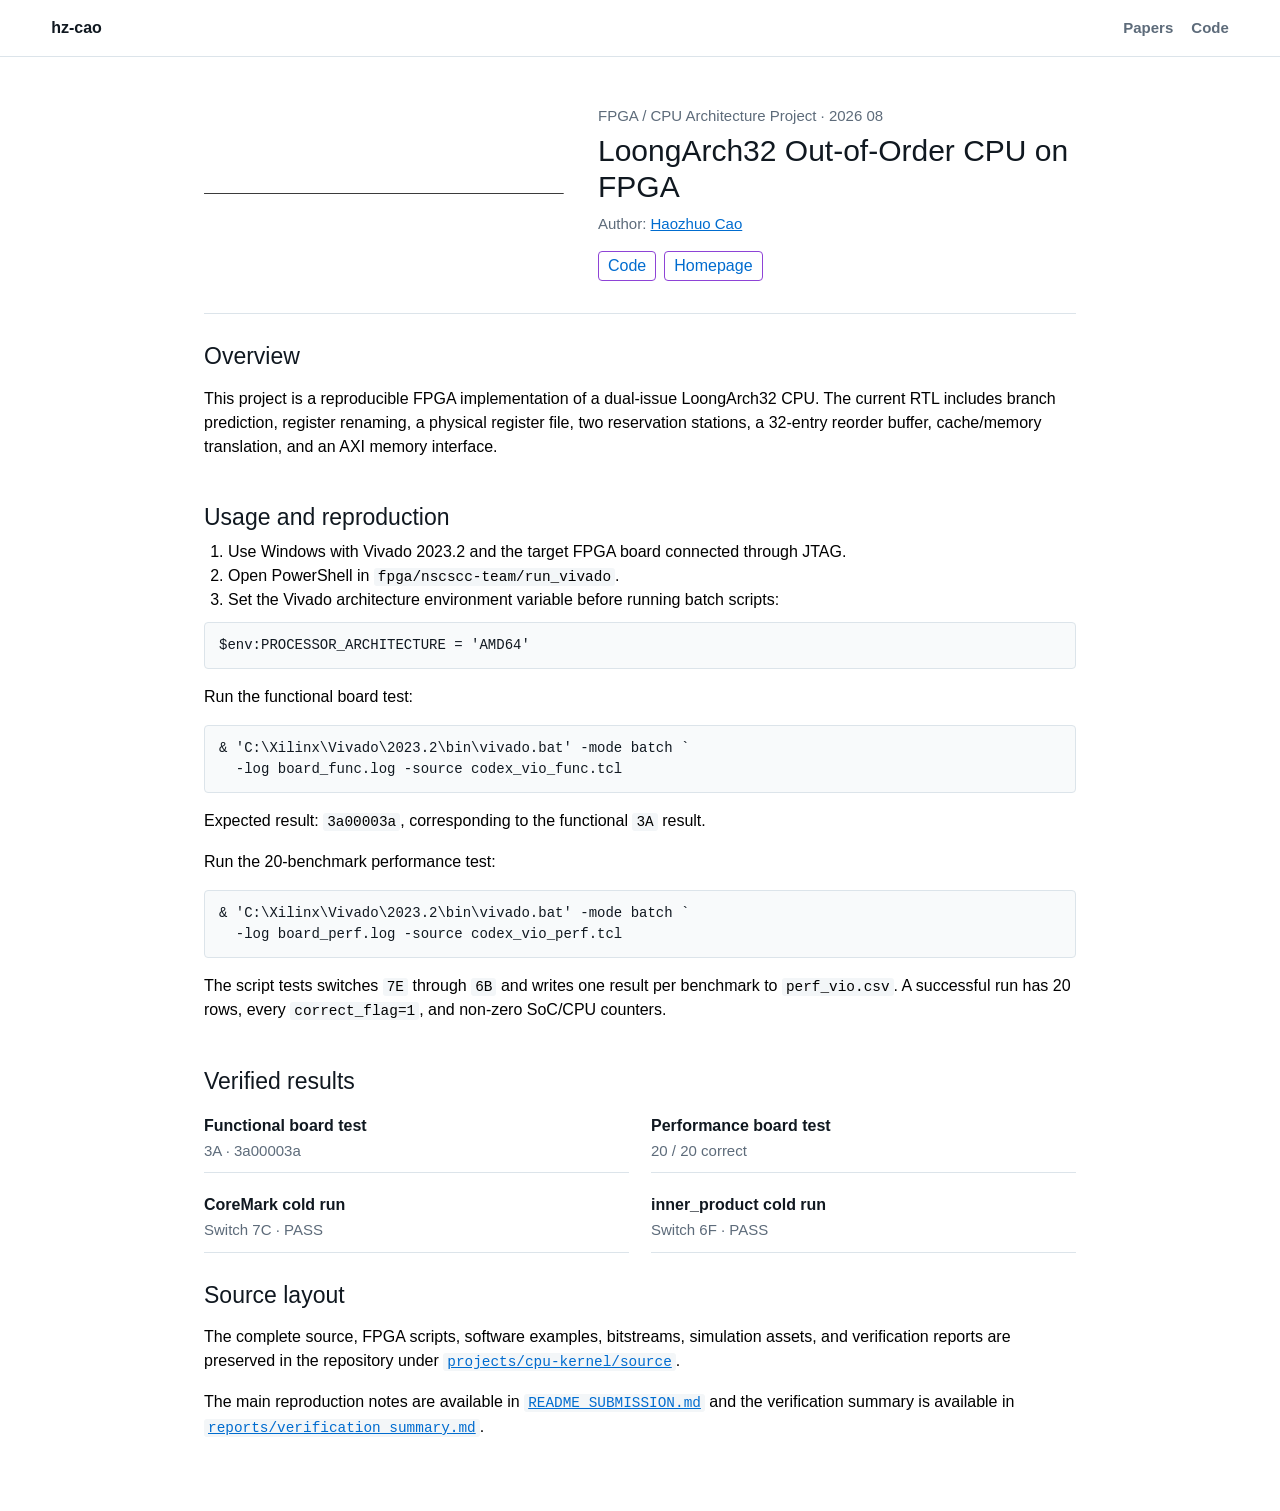
==== projects/cpu-kernel/index.html @ 23875ce7 "Add CPU Kernel FPGA project and update publication page" ====
<!doctype html>
<html lang="en">
  <head>
    <meta charset="utf-8" />
    <meta name="viewport" content="width=device-width, initial-scale=1" />
    <meta
      name="description"
      content="Usage and reproduction notes for Haozhuo Cao's LoongArch32 FPGA CPU project."
    />
    <title>LoongArch32 CPU on FPGA · hz-cao</title>
    <link rel="stylesheet" href="../../styles.css?v=20260804-1" />
  </head>
  <body>
    <header class="site-header">
      <a class="brand" href="../../">hz-cao</a>
      <nav aria-label="Project links">
        <a href="../../#publications">Papers</a>
        <a href="https://github.com/hz-cao/hz-cao.github.io/tree/main/projects/cpu-kernel/source">Code</a>
      </nav>
    </header>

    <main class="project-page">
      <div class="project-hero">
        <img src="../../assets/cpu_kernel.svg" alt="CPU Kernel project cover graphic." />
        <div>
          <p class="project-kicker">FPGA / CPU Architecture Project · 2026 08</p>
          <h1>LoongArch32 Out-of-Order CPU on FPGA</h1>
          <p class="project-author">Author: <a href="https://github.com/hz-cao">Haozhuo Cao</a></p>
          <div class="project-links">
            <a class="project-button" href="https://github.com/hz-cao/hz-cao.github.io/tree/main/projects/cpu-kernel/source">Code</a>
            <a class="project-button" href="../../">Homepage</a>
          </div>
        </div>
      </div>

      <section class="project-section" aria-labelledby="overview-title">
        <h2 id="overview-title">Overview</h2>
        <p>
          This project is a reproducible FPGA implementation of a dual-issue LoongArch32 CPU.
          The current RTL includes branch prediction, register renaming, a physical register file,
          two reservation stations, a 32-entry reorder buffer, cache/memory translation, and an
          AXI memory interface.
        </p>
      </section>

      <section class="project-section" aria-labelledby="usage-title">
        <h2 id="usage-title">Usage and reproduction</h2>
        <ol>
          <li>Use Windows with Vivado 2023.2 and the target FPGA board connected through JTAG.</li>
          <li>Open PowerShell in <code>fpga/nscscc-team/run_vivado</code>.</li>
          <li>Set the Vivado architecture environment variable before running batch scripts:</li>
        </ol>
        <pre><code>$env:PROCESSOR_ARCHITECTURE = 'AMD64'</code></pre>
        <p>Run the functional board test:</p>
        <pre><code>&amp; 'C:\Xilinx\Vivado\2023.2\bin\vivado.bat' -mode batch `
  -log board_func.log -source codex_vio_func.tcl</code></pre>
        <p>Expected result: <code>3a00003a</code>, corresponding to the functional <code>3A</code> result.</p>
        <p>Run the 20-benchmark performance test:</p>
        <pre><code>&amp; 'C:\Xilinx\Vivado\2023.2\bin\vivado.bat' -mode batch `
  -log board_perf.log -source codex_vio_perf.tcl</code></pre>
        <p>
          The script tests switches <code>7E</code> through <code>6B</code> and writes one result per
          benchmark to <code>perf_vio.csv</code>. A successful run has 20 rows, every
          <code>correct_flag=1</code>, and non-zero SoC/CPU counters.
        </p>
      </section>

      <section class="project-section" aria-labelledby="results-title">
        <h2 id="results-title">Verified results</h2>
        <div class="project-grid">
          <div><strong>Functional board test</strong><span>3A · 3a00003a</span></div>
          <div><strong>Performance board test</strong><span>20 / 20 correct</span></div>
          <div><strong>CoreMark cold run</strong><span>Switch 7C · PASS</span></div>
          <div><strong>inner_product cold run</strong><span>Switch 6F · PASS</span></div>
        </div>
      </section>

      <section class="project-section" aria-labelledby="source-title">
        <h2 id="source-title">Source layout</h2>
        <p>
          The complete source, FPGA scripts, software examples, bitstreams, simulation assets,
          and verification reports are preserved in the repository under
          <a href="https://github.com/hz-cao/hz-cao.github.io/tree/main/projects/cpu-kernel/source"><code>projects/cpu-kernel/source</code></a>.
        </p>
        <p>
          The main reproduction notes are available in
          <a href="source/README_SUBMISSION.md"><code>README_SUBMISSION.md</code></a> and the
          verification summary is available in
          <a href="source/reports/verification_summary.md"><code>reports/verification_summary.md</code></a>.
        </p>
      </section>
    </main>
  </body>
</html>
---- styles.css ----
:root {
  color-scheme: light;
  --ink: #101820;
  --muted: #5d6b7a;
  --line: #dce4ea;
  --paper: #ffffff;
  --link: #006ccf;
  --link-border: #8e43d6;
}

* {
  box-sizing: border-box;
}

body {
  margin: 0;
  color: var(--ink);
  background: var(--paper);
  font-family: Arial, Helvetica, sans-serif;
  line-height: 1.5;
}

a {
  color: var(--link);
}

.site-header {
  position: sticky;
  top: 0;
  z-index: 10;
  display: flex;
  align-items: center;
  justify-content: space-between;
  gap: 24px;
  padding: 16px clamp(18px, 4vw, 56px);
  border-bottom: 1px solid var(--line);
  background: rgba(255, 255, 255, 0.94);
  backdrop-filter: blur(12px);
}

.brand {
  color: var(--ink);
  font-weight: 700;
  text-decoration: none;
  letter-spacing: 0;
  white-space: nowrap;
}

nav {
  display: flex;
  gap: 18px;
  color: var(--muted);
  font-size: 15px;
  font-weight: 650;
}

nav a {
  color: inherit;
  text-decoration: none;
}

nav a:hover {
  color: var(--link);
}

main {
  padding: 26px clamp(18px, 5vw, 70px) 56px;
}

.profile,
.section-inner {
  width: min(100%, 1000px);
  margin: 0 auto;
}

.profile {
  display: grid;
  grid-template-columns: 210px minmax(0, 1fr);
  gap: 30px;
  align-items: start;
}

.portrait {
  margin: 0;
}

.portrait img {
  display: block;
  width: 210px;
  aspect-ratio: 4 / 3;
  object-fit: cover;
  object-position: center 20%;
  border: 1px solid var(--line);
  border-radius: 4px;
}

h1,
h2,
h3 {
  margin: 0;
  letter-spacing: 0;
}

h1 {
  margin-top: -5px;
  font-size: 30px;
  font-weight: 500;
  line-height: 1.2;
}

h1 span {
  font-weight: 600;
}

h2 {
  font-size: 26px;
  font-weight: 400;
  line-height: 1.25;
}

.profile-copy p {
  margin: 10px 0 0;
  color: #000000;
  font-size: 16px;
  line-height: 1.5;
}

.profile-copy .contact-info {
  margin-top: 20px;
}

.awards {
  padding-top: 26px;
}

.awards ul {
  margin: 8px 0 0;
  padding-left: 24px;
}

.awards li {
  margin: 3px 0;
  color: #000000;
  font-size: 16px;
  line-height: 1.45;
}

.publications {
  padding-top: 28px;
}

.sr-only {
  position: absolute;
  width: 1px;
  height: 1px;
  padding: 0;
  overflow: hidden;
  clip: rect(0, 0, 0, 0);
  white-space: nowrap;
  border: 0;
}

.publication {
  display: grid;
  grid-template-columns: 160px minmax(0, 1fr);
  gap: 24px;
  align-items: start;
}

.paper-thumb {
  display: block;
  width: 160px;
  aspect-ratio: 16 / 9;
  overflow: hidden;
  border-radius: 4px;
  background: #ffffff;
}

.paper-thumb img {
  display: block;
  width: 100%;
  height: 100%;
  object-fit: contain;
}

.paper-copy {
  padding-top: 3px;
}

.paper-copy h3 {
  color: #101820;
  font-size: 18px;
  font-weight: 600;
  line-height: 1.25;
}

.paper-authors,
.paper-venue,
.paper-summary {
  margin: 3px 0 0;
  color: #000000;
  font-size: 16px;
  line-height: 1.35;
}

.paper-summary {
  max-width: 760px;
  color: var(--muted);
  font-size: 15px;
}

.project-page {
  width: min(100%, 1000px);
  margin: 0 auto;
}

.project-hero {
  display: grid;
  grid-template-columns: minmax(180px, 360px) minmax(0, 1fr);
  gap: 34px;
  align-items: center;
  padding: 22px 0 32px;
  border-bottom: 1px solid var(--line);
}

.project-hero img {
  display: block;
  width: 100%;
  height: 72px;
  object-fit: contain;
}

.project-kicker,
.project-author {
  margin: 0;
  color: var(--muted);
  font-size: 15px;
}

.project-hero h1 {
  margin: 5px 0 8px;
  font-size: 30px;
}

.project-links {
  display: flex;
  flex-wrap: wrap;
  gap: 8px;
  margin-top: 16px;
}

.project-button {
  display: inline-flex;
  align-items: center;
  min-height: 28px;
  padding: 2px 9px;
  border: 1px solid var(--link-border);
  border-radius: 4px;
  color: var(--link);
  text-decoration: none;
}

.project-section {
  padding-top: 28px;
}

.project-section h2 {
  margin-bottom: 8px;
  font-size: 23px;
}

.project-section p,
.project-section li {
  color: #000000;
  font-size: 16px;
}

.project-section ol {
  margin: 8px 0;
  padding-left: 24px;
}

.project-section code {
  padding: 1px 4px;
  border-radius: 3px;
  background: #f3f6f8;
  font-family: Consolas, 'Courier New', monospace;
  font-size: 0.9em;
}

.project-section pre {
  overflow-x: auto;
  margin: 10px 0 14px;
  padding: 12px 14px;
  border: 1px solid var(--line);
  border-radius: 4px;
  background: #f8fafb;
}

.project-section pre code {
  padding: 0;
  background: transparent;
  color: var(--ink);
  font-size: 14px;
}

.project-grid {
  display: grid;
  grid-template-columns: repeat(2, minmax(0, 1fr));
  gap: 10px 22px;
}

.project-grid div {
  display: flex;
  flex-direction: column;
  gap: 2px;
  padding: 10px 0;
  border-bottom: 1px solid var(--line);
}

.project-grid span {
  color: var(--muted);
  font-size: 15px;
}

.paper-authors a {
  text-decoration: none;
}

.paper-authors a:hover {
  text-decoration: underline;
}

.paper-links {
  display: flex;
  flex-wrap: wrap;
  gap: 6px;
  margin-top: 7px;
}

.paper-links a {
  display: inline-flex;
  align-items: center;
  justify-content: center;
  min-height: 24px;
  padding: 1px 6px;
  border: 1px solid var(--link-border);
  border-radius: 4px;
  color: var(--link);
  background: #ffffff;
  font-size: 16px;
  line-height: 1.2;
  text-decoration: none;
}

.paper-links a:hover {
  border-color: var(--link);
  background: #f5f9ff;
}

@media (max-width: 720px) {
  .site-header {
    align-items: center;
    flex-direction: row;
    gap: 12px;
  }

  nav {
    flex-wrap: wrap;
    justify-content: flex-end;
    gap: 12px;
    font-size: 14px;
  }

  .profile {
    grid-template-columns: 1fr;
    gap: 18px;
  }

  .portrait img {
    width: min(100%, 220px);
  }

  .publication {
    grid-template-columns: 1fr;
    gap: 14px;
  }

  .paper-thumb {
    width: min(100%, 220px);
  }

  .project-hero {
    grid-template-columns: 1fr;
    gap: 18px;
  }

  .project-grid {
    grid-template-columns: 1fr;
  }
}
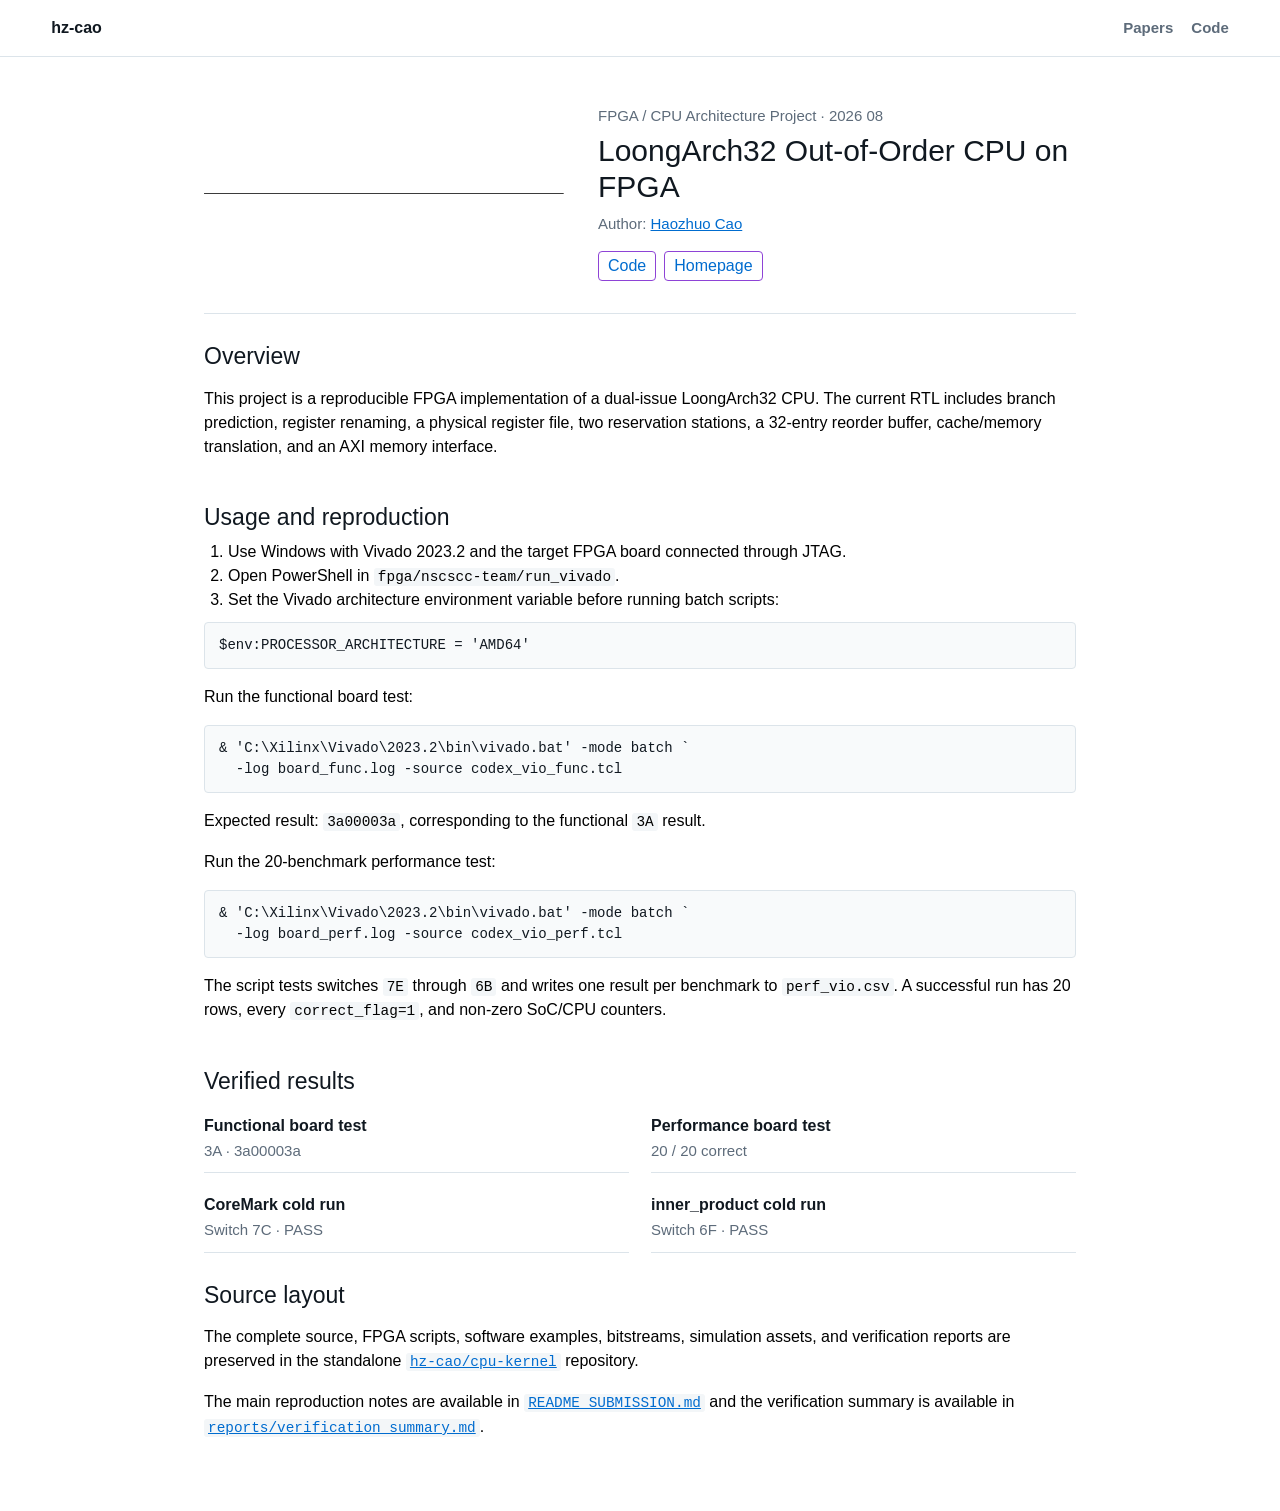
==== commit a4c5ed61: "Link CPU project to standalone repository" ====
--- a/projects/cpu-kernel/index.html
+++ b/projects/cpu-kernel/index.html
@@ -15,7 +15,7 @@
       <a class="brand" href="../../">hz-cao</a>
       <nav aria-label="Project links">
         <a href="../../#publications">Papers</a>
-        <a href="https://github.com/hz-cao/hz-cao.github.io/tree/main/projects/cpu-kernel/source">Code</a>
+        <a href="https://github.com/hz-cao/cpu-kernel">Code</a>
       </nav>
     </header>
 
@@ -27,7 +27,7 @@
           <h1>LoongArch32 Out-of-Order CPU on FPGA</h1>
           <p class="project-author">Author: <a href="https://github.com/hz-cao">Haozhuo Cao</a></p>
           <div class="project-links">
-            <a class="project-button" href="https://github.com/hz-cao/hz-cao.github.io/tree/main/projects/cpu-kernel/source">Code</a>
+            <a class="project-button" href="https://github.com/hz-cao/cpu-kernel">Code</a>
             <a class="project-button" href="../../">Homepage</a>
           </div>
         </div>
@@ -79,8 +79,8 @@
         <h2 id="source-title">Source layout</h2>
         <p>
           The complete source, FPGA scripts, software examples, bitstreams, simulation assets,
-          and verification reports are preserved in the repository under
-          <a href="https://github.com/hz-cao/hz-cao.github.io/tree/main/projects/cpu-kernel/source"><code>projects/cpu-kernel/source</code></a>.
+          and verification reports are preserved in the standalone
+          <a href="https://github.com/hz-cao/cpu-kernel"><code>hz-cao/cpu-kernel</code></a> repository.
         </p>
         <p>
           The main reproduction notes are available in
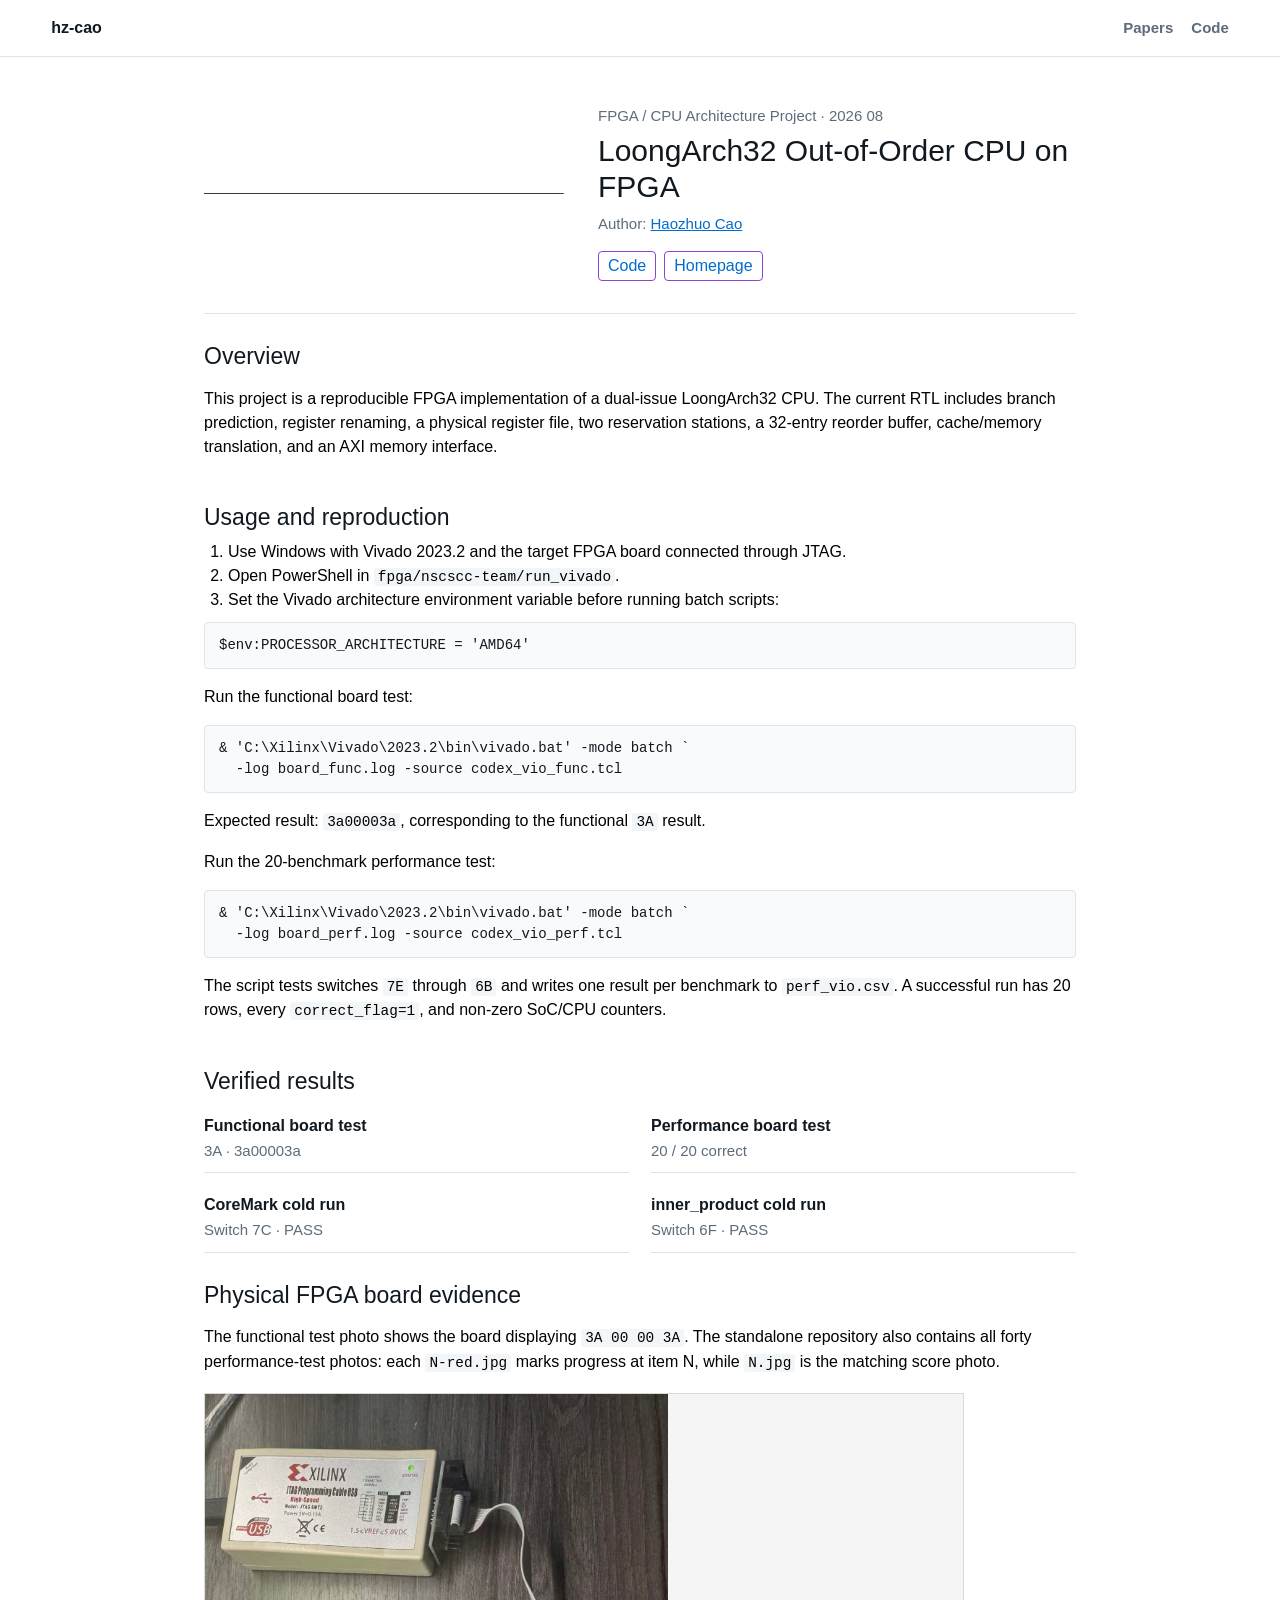
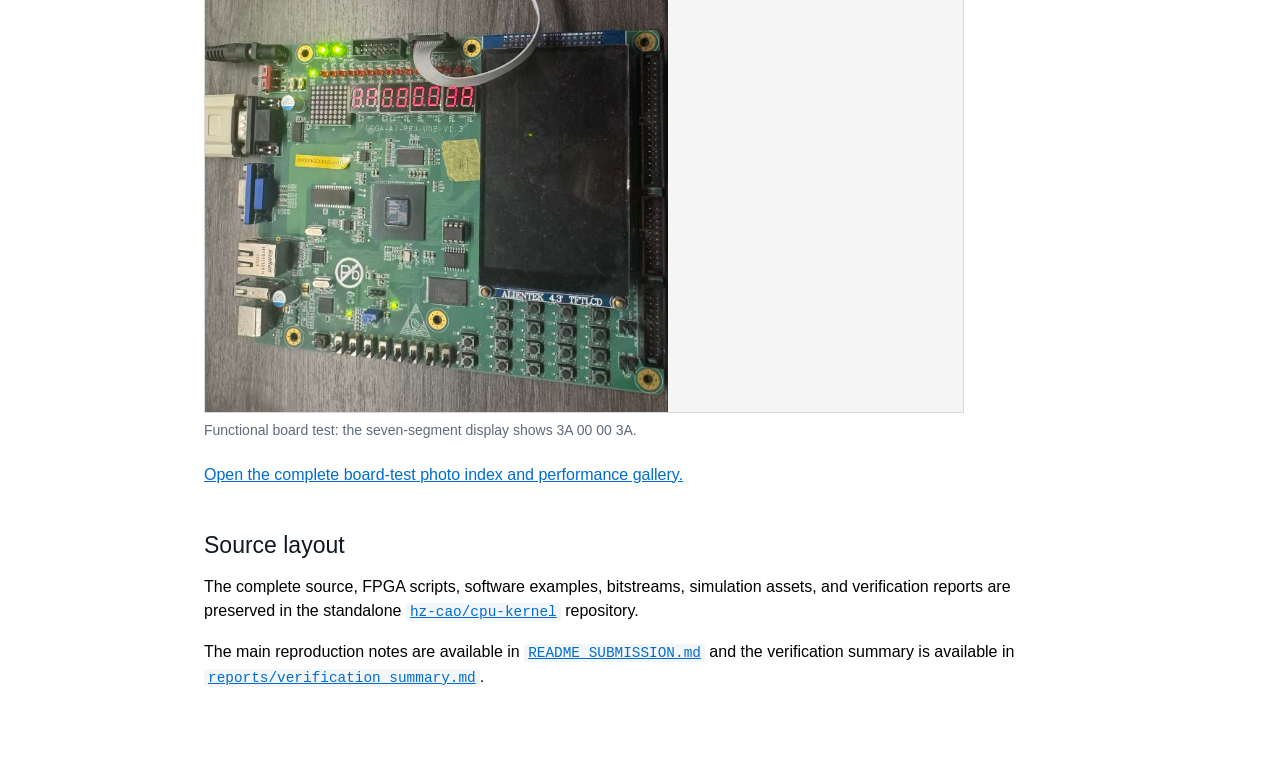
==== commit 9f168493: "Add FPGA board evidence to project page" ====
--- a/projects/cpu-kernel/index.html
+++ b/projects/cpu-kernel/index.html
@@ -8,7 +8,7 @@
       content="Usage and reproduction notes for Haozhuo Cao's LoongArch32 FPGA CPU project."
     />
     <title>LoongArch32 CPU on FPGA · hz-cao</title>
-    <link rel="stylesheet" href="../../styles.css?v=20260804-1" />
+    <link rel="stylesheet" href="../../styles.css?v=20260804-2" />
   </head>
   <body>
     <header class="site-header">
@@ -75,6 +75,24 @@
         </div>
       </section>
 
+      <section class="project-section" aria-labelledby="evidence-title">
+        <h2 id="evidence-title">Physical FPGA board evidence</h2>
+        <p>
+          The functional test photo shows the board displaying <code>3A 00 00 3A</code>.
+          The standalone repository also contains all forty performance-test photos: each
+          <code>N-red.jpg</code> marks progress at item N, while <code>N.jpg</code> is the matching score photo.
+        </p>
+        <figure class="evidence-feature">
+          <a href="evidence/functional/functional-3a.jpg">
+            <img loading="lazy" src="evidence/functional/functional-3a.jpg" alt="FPGA board showing the functional 3A result." />
+          </a>
+          <figcaption>Functional board test: the seven-segment display shows 3A 00 00 3A.</figcaption>
+        </figure>
+        <p>
+          <a href="https://github.com/hz-cao/cpu-kernel/blob/main/evidence/README.md">Open the complete board-test photo index and performance gallery.</a>
+        </p>
+      </section>
+
       <section class="project-section" aria-labelledby="source-title">
         <h2 id="source-title">Source layout</h2>
         <p>
--- a/styles.css
+++ b/styles.css
@@ -321,6 +321,26 @@
 .project-grid span {
   color: var(--muted);
   font-size: 15px;
+}
+
+.evidence-feature {
+  margin: 18px 0 22px;
+}
+
+.evidence-feature img {
+  display: block;
+  width: min(100%, 760px);
+  max-height: 620px;
+  object-fit: contain;
+  object-position: left top;
+  border: 1px solid #d9d9d9;
+  background: #f5f5f5;
+}
+
+.evidence-feature figcaption {
+  color: var(--muted);
+  font-size: 14px;
+  margin-top: 7px;
 }
 
 .paper-authors a {
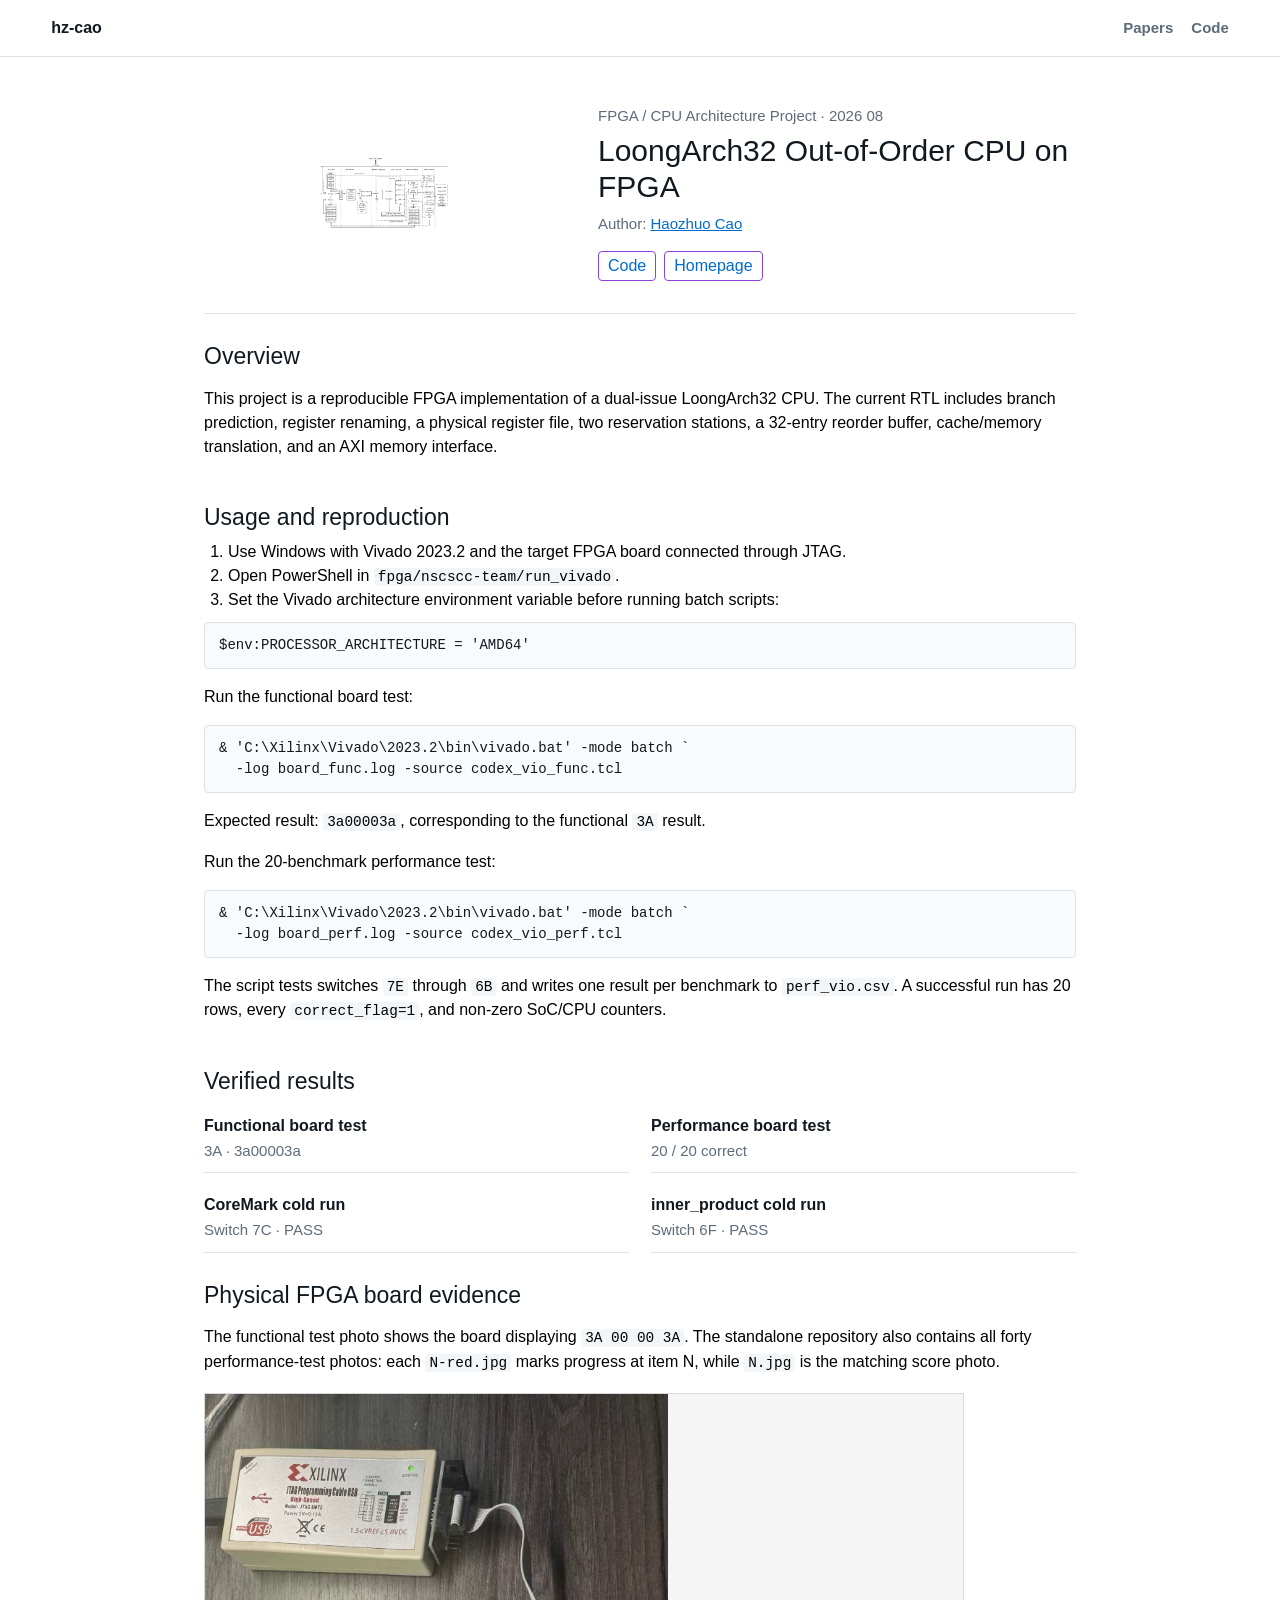
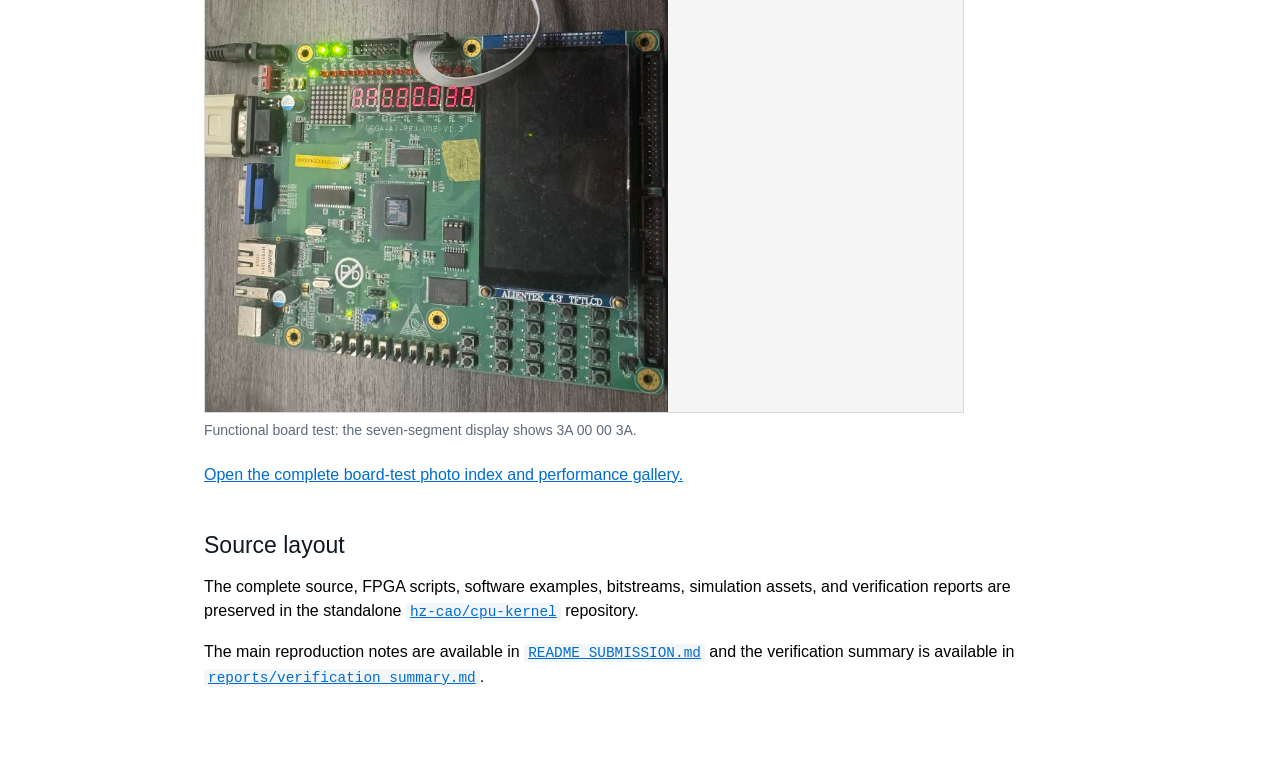
==== commit 6a11d343: "Use PDF architecture cover and show board test photo" ====
--- a/projects/cpu-kernel/index.html
+++ b/projects/cpu-kernel/index.html
@@ -21,7 +21,9 @@
 
     <main class="project-page">
       <div class="project-hero">
-        <img src="../../assets/cpu_kernel.svg" alt="CPU Kernel project cover graphic." />
+        <a href="../../assets/cpu_kernel.pdf" aria-label="Open the CPU architecture cover PDF">
+          <img src="../../assets/cpu_kernel_cover.png" alt="LoongArch32 CPU architecture cover." />
+        </a>
         <div>
           <p class="project-kicker">FPGA / CPU Architecture Project · 2026 08</p>
           <h1>LoongArch32 Out-of-Order CPU on FPGA</h1>
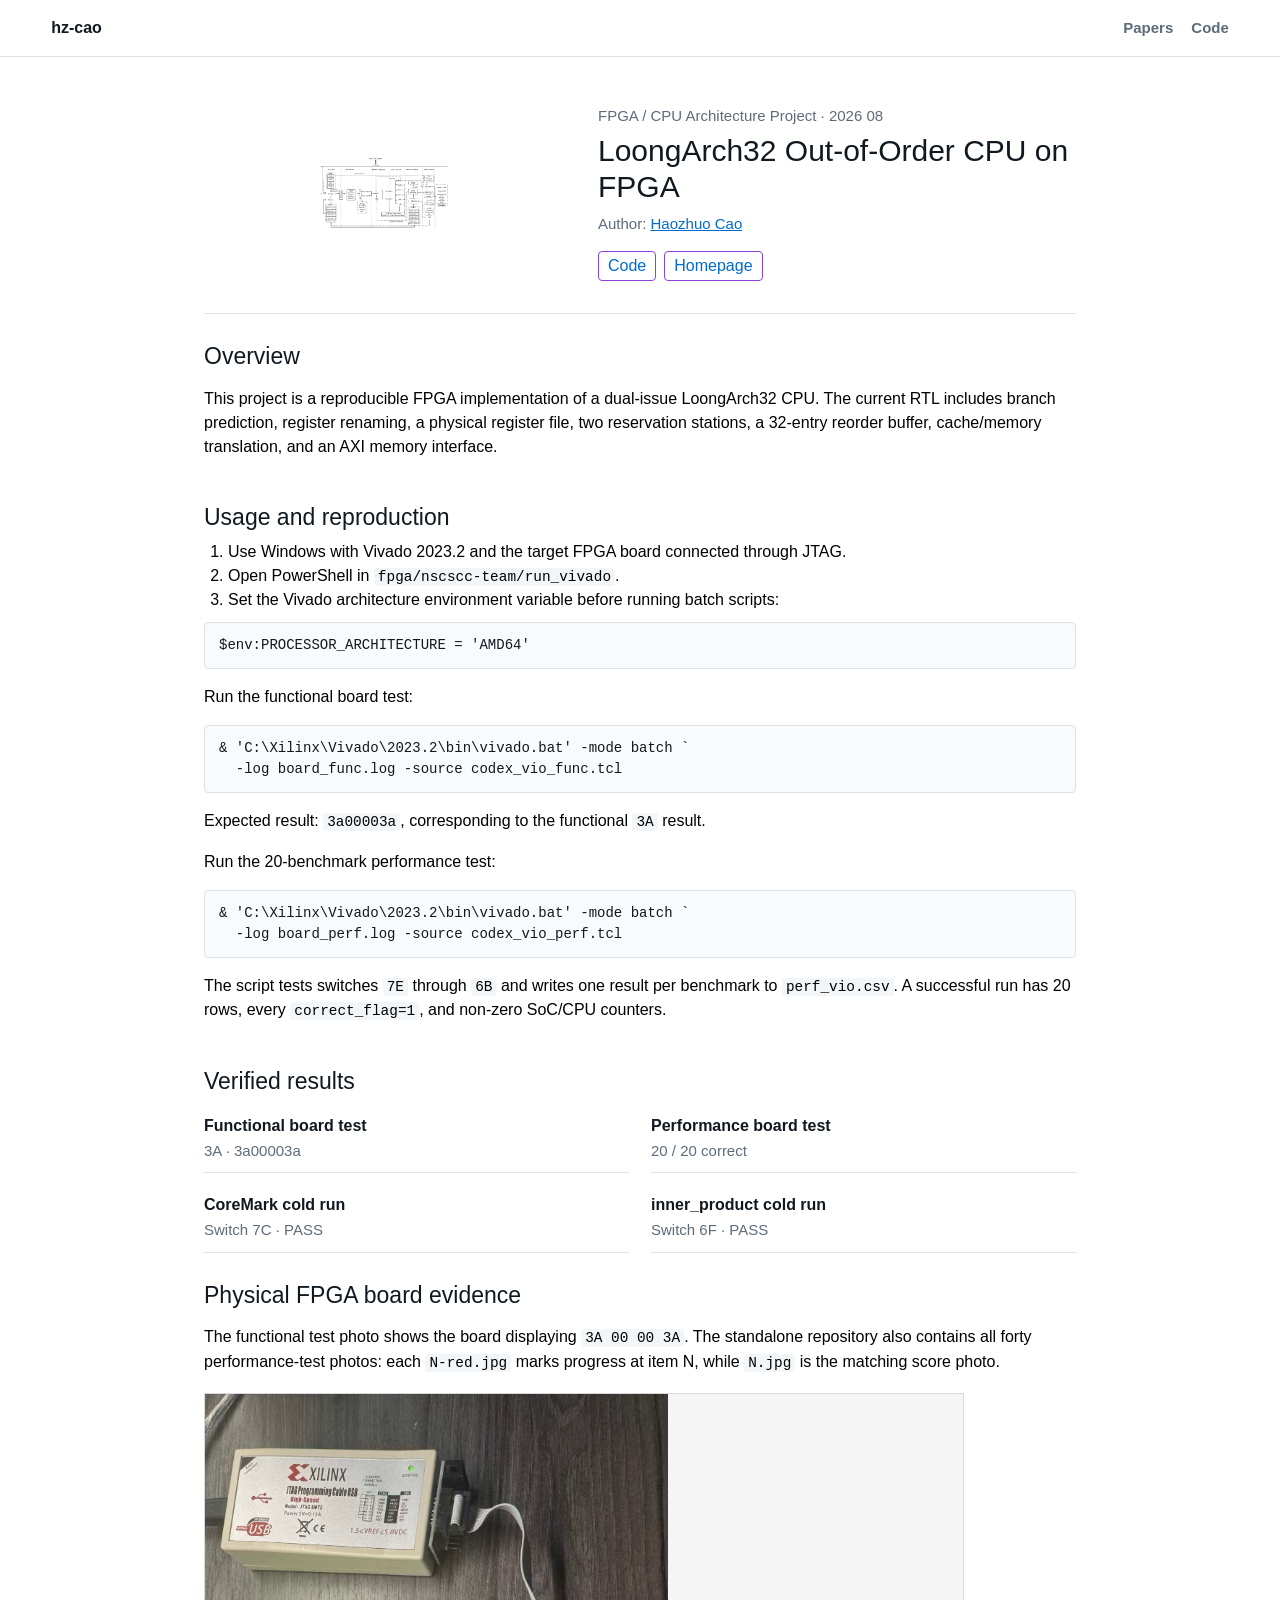
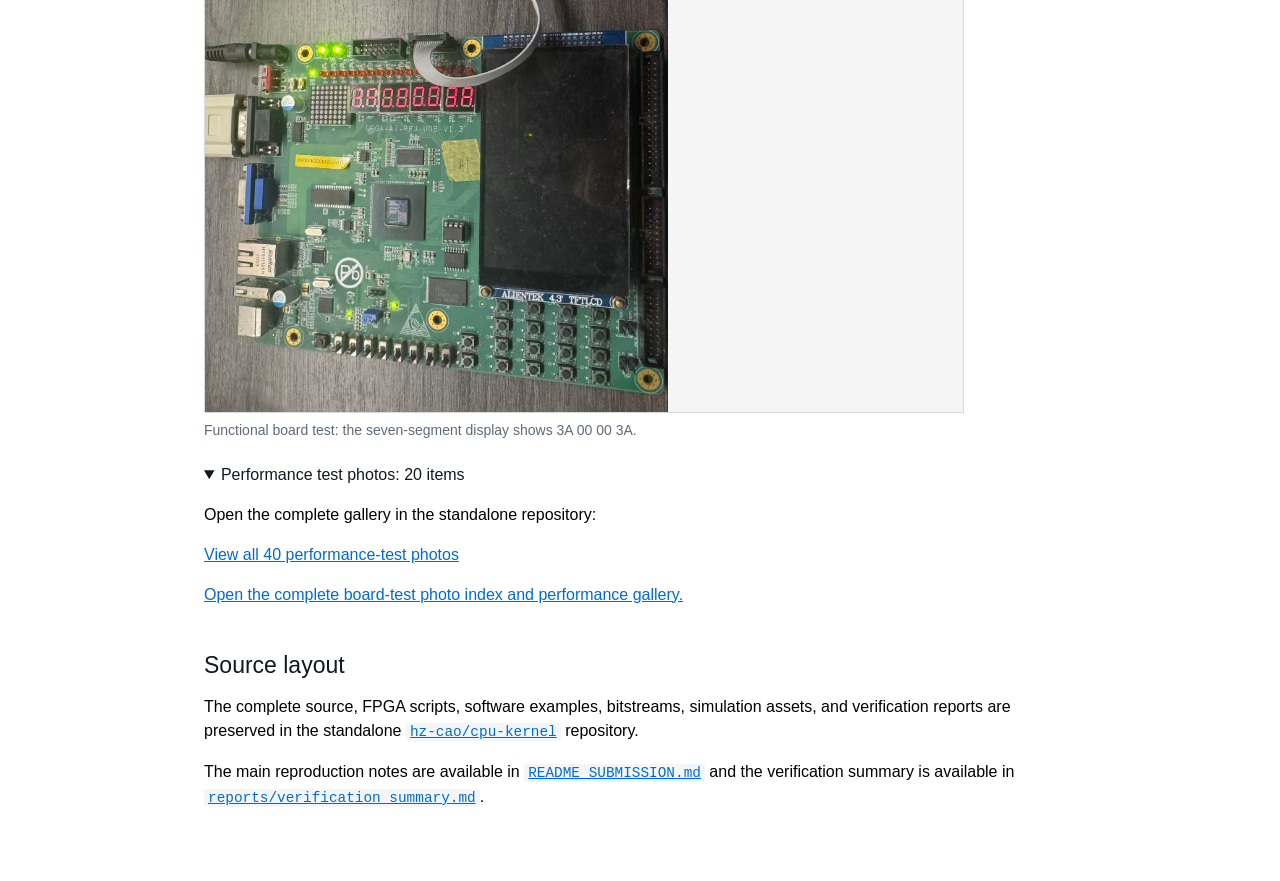
==== commit e9871565: "Keep performance gallery link valid on project page" ====
--- a/projects/cpu-kernel/index.html
+++ b/projects/cpu-kernel/index.html
@@ -90,6 +90,11 @@
           </a>
           <figcaption>Functional board test: the seven-segment display shows 3A 00 00 3A.</figcaption>
         </figure>
+        <details class="performance-gallery-panel" open>
+          <summary>Performance test photos: 20 items</summary>
+          <p>Open the complete gallery in the standalone repository:</p>
+          <p><a href="https://github.com/hz-cao/cpu-kernel/tree/main/evidence/performance">View all 40 performance-test photos</a></p>
+        </details>
         <p>
           <a href="https://github.com/hz-cao/cpu-kernel/blob/main/evidence/README.md">Open the complete board-test photo index and performance gallery.</a>
         </p>
